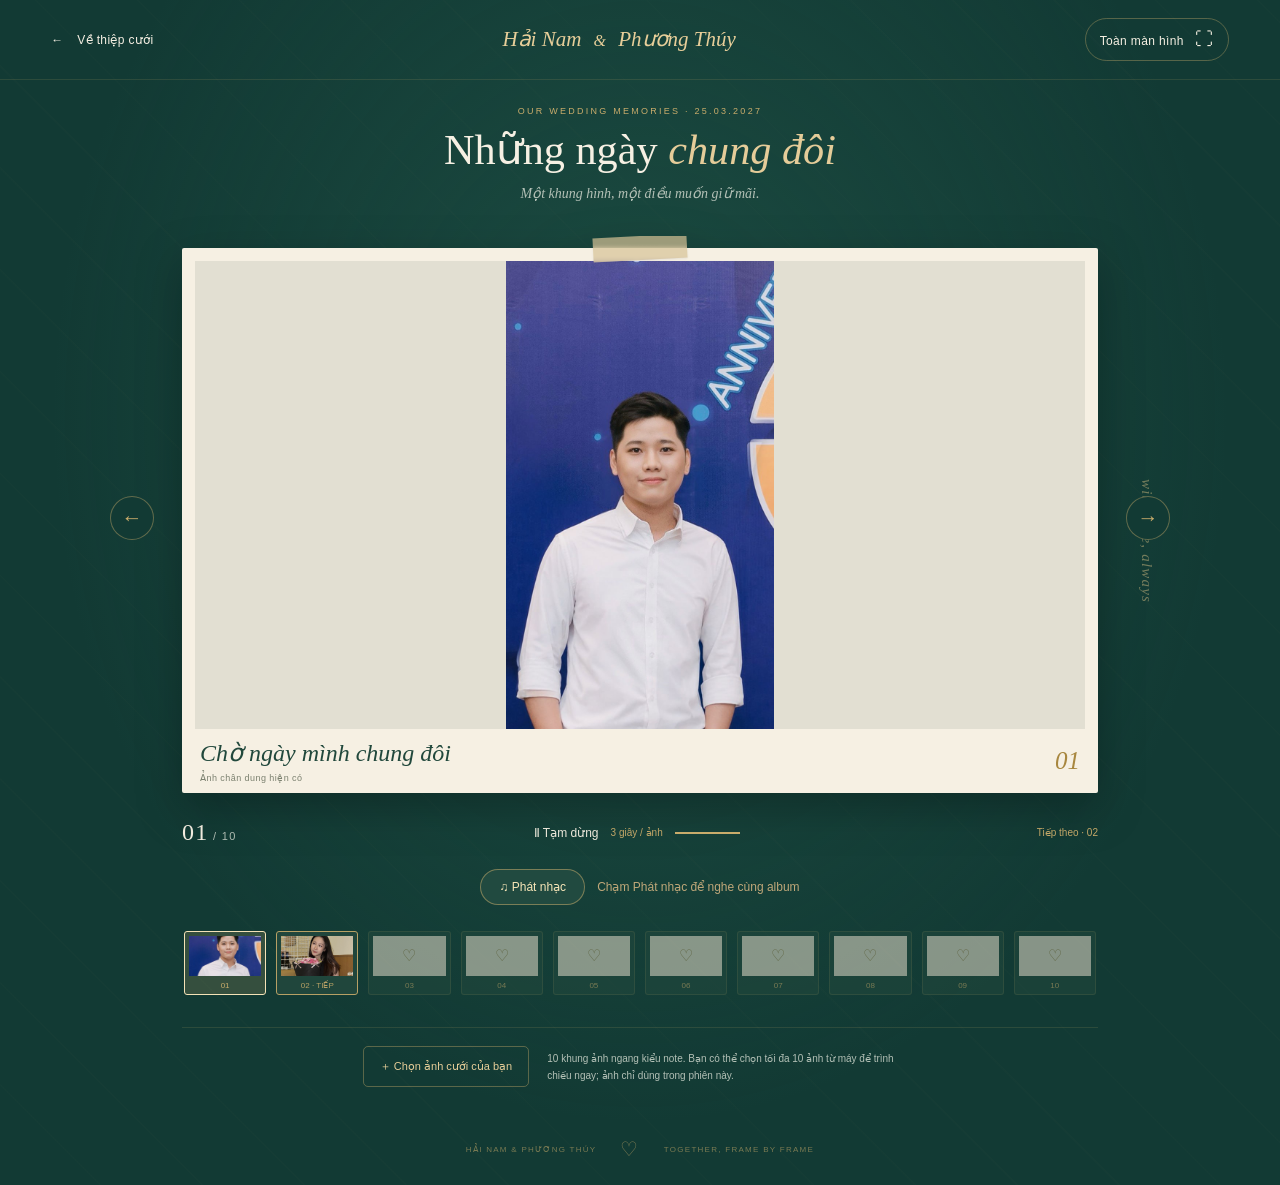
==== slideshow.html @ 6898865a "Publish wedding invitation website" ====
<!doctype html>
<html lang="vi">
<head>
  <meta charset="utf-8">
  <meta name="viewport" content="width=device-width,initial-scale=1">
  <meta name="theme-color" content="#123a34">
  <title>Những ngày chung đôi — Hải Nam &amp; Phương Thúy</title>
  <link rel="stylesheet" href="slideshow.css?v=20260916-music">
  <script src="slideshow-photos.js" defer></script>
  <script src="slideshow.js?v=20260916-music" defer></script>
</head>
<body>
  <header class="topbar">
    <a class="back" href="index.html#album"><span aria-hidden="true">←</span> Về thiệp cưới</a>
    <a class="brand" href="index.html">Hải Nam <i>&amp;</i> Phương Thúy</a>
    <button class="fullscreen" id="fullscreen" type="button">Toàn màn hình <span aria-hidden="true">⛶</span></button>
  </header>
  <main class="gallery">
    <div class="heading"><p class="eyebrow">OUR WEDDING MEMORIES · 25.03.2027</p><h1>Những ngày <em>chung đôi</em></h1><p>Một khung hình, một điều muốn giữ mãi.</p></div>
    <section class="slideshow" aria-label="Slideshow ảnh cưới" aria-roledescription="băng chuyền ảnh">
      <div class="stage">
        <span class="stage__note" aria-hidden="true">with love, always</span>
        <div class="viewport" id="viewport"><div class="track" id="track"></div></div>
        <button class="arrow arrow--prev" id="prev" type="button" aria-label="Ảnh trước">←</button>
        <button class="arrow arrow--next" id="next" type="button" aria-label="Ảnh tiếp theo">→</button>
      </div>
      <div class="playback">
        <span class="counter"><b id="current">01</b><span> / </span><span id="total">10</span></span>
        <div class="playback__center"><button id="play" type="button" aria-label="Tạm dừng slideshow">Ⅱ <span>Tạm dừng</span></button><span class="interval">3 giây / ảnh</span><div class="progress" aria-hidden="true"><i id="progress"></i></div></div>
        <span class="next-label" id="next-label">Tiếp theo · 02</span>
      </div>
      <div class="slideshow-music"><button id="slideshowMusic" type="button" aria-label="Phát nhạc slideshow">♫ Phát nhạc</button><span id="slideshowTrack" role="status">Music Open · 1 / 2</span></div>
      <audio id="slideshowAudio" src="music-open.mp3" preload="metadata"></audio>
      <div class="filmstrip" id="filmstrip" aria-label="Ảnh xem trước — chọn để chuyển ảnh"></div>
      <p class="sr-only" id="announcement" role="status" aria-live="polite"></p>
    </section>
    <div class="photo-picker"><label class="choose" for="photos">＋ Chọn ảnh cưới của bạn</label><input class="sr-only" id="photos" type="file" accept="image/jpeg,image/png,image/webp,image/avif" multiple><p id="photo-help">10 khung ảnh ngang kiểu note. Bạn có thể chọn tối đa 10 ảnh từ máy để trình chiếu ngay; ảnh chỉ dùng trong phiên này.</p></div>
    <p class="picker-status" id="picker-status" role="status"></p>
  </main>
  <footer class="gallery-footer"><span>HẢI NAM &amp; PHƯƠNG THÚY</span><span aria-hidden="true">♡</span><span>TOGETHER, FRAME BY FRAME</span></footer>
  <noscript><p class="noscript">Vui lòng bật JavaScript để xem slideshow.</p></noscript>
</body>
</html>
---- slideshow.css ----
:root{color-scheme:dark;--teal:#123a34;--cream:#f6f0e3;--gold:#c9ac6b;--muted:#b3c0b6;font-family:Arial,sans-serif;color:var(--cream);background:var(--teal)}
*{box-sizing:border-box}body{margin:0;min-width:300px;background:radial-gradient(ellipse at 50% 35%,#28615270,transparent 65%),repeating-linear-gradient(45deg,transparent 0 70px,#c9ac6b04 71px 72px)}button,a,label{-webkit-tap-highlight-color:transparent}button,a{touch-action:manipulation}button{font:inherit;cursor:pointer}a{color:inherit;text-decoration:none}button:focus-visible,a:focus-visible,.photo-picker:focus-within .choose{outline:2px solid #efd397;outline-offset:5px}button{color:var(--cream)}.topbar{min-height:76px;padding:18px 4vw;border-bottom:1px solid #c9ac6b25;display:flex;align-items:center;justify-content:space-between;gap:16px}.back,.fullscreen{font-size:12px;letter-spacing:.03em}.back span{margin-right:10px}.brand{font:italic 21px Georgia,serif;color:#e7ce99}.brand i{padding:0 7px;font-size:16px}.fullscreen{background:none;border:1px solid #c9ac6b60;padding:10px 14px;border-radius:24px}.fullscreen span{font-size:18px;margin-left:8px}.gallery{width:min(1060px,94%);margin:0 auto}.heading{text-align:center;margin:26px 0 20px}.eyebrow{font-size:9px;letter-spacing:.25em;color:var(--gold)}h1{font:normal clamp(29px,3.3vw,46px)/1.15 Georgia,serif;margin:10px 0}h1 em{color:#e5cc99}.heading>p:last-child{font:italic 14px Georgia,serif;color:var(--muted);margin:10px 0}.stage{position:relative;padding:14px 60px 0}.stage__note{position:absolute;right:15px;top:45%;writing-mode:vertical-rl;font:italic 15px Georgia,serif;color:#d6bd8480;letter-spacing:.08em}.viewport{overflow:hidden;filter:drop-shadow(0 15px 22px #0004);touch-action:pan-y}.track{display:flex;transition:transform .65s cubic-bezier(.22,.68,.2,1);will-change:transform}.track.no-transition{transition:none}.slide{flex:0 0 100%;width:100%;min-width:0;padding:12px 12px 0;position:relative}.note-frame{background:var(--cream);color:#21483c;margin:0;padding:13px 13px 0;border-radius:2px;position:relative}.note-frame::before{content:"";position:absolute;z-index:2;width:94px;height:24px;left:calc(50% - 47px);top:-12px;rotate:-3deg;background:#d6c296b3;box-shadow:0 1px 2px #0001;backdrop-filter:blur(2px)}.photo{aspect-ratio:16/9;max-height:52vh;width:100%;background:#e2dfd2;position:relative;display:grid;place-items:center;overflow:hidden}.photo img{display:block;width:100%;height:100%;object-fit:contain;position:absolute;inset:0}.placeholder{position:absolute;inset:0;display:flex;align-items:center;justify-content:center;flex-direction:column;background:radial-gradient(ellipse,#fbf8f0,#e9e2d2);color:#7e805f}.placeholder::before,.placeholder::after{content:"";position:absolute;inset:9%;border:1px solid #a8873f30;border-radius:100px 100px 0 0}.placeholder::after{inset:11%;border-style:dashed}.placeholder__heart{font:normal clamp(45px,6vw,78px) Georgia,serif;color:#ab9156;z-index:1}.placeholder strong{font:italic clamp(17px,2vw,25px) Georgia,serif;font-weight:normal;z-index:1}.placeholder small{font-size:10px;letter-spacing:.13em;margin-top:12px;z-index:1}.note-frame figcaption{display:flex;align-items:center;justify-content:space-between;gap:10px;min-height:64px;padding:10px 5px}.caption{font:italic clamp(16px,2vw,24px) Georgia,serif}.caption-note{display:block;font:9px Arial,sans-serif;letter-spacing:.05em;color:#7b806f;margin-top:6px}.frame-number{font:italic 25px Georgia,serif;color:#a8873f}.arrow{position:absolute;top:48%;width:44px;height:44px;border:1px solid #c9ac6b70;border-radius:50%;background:#123a34;color:var(--gold);font-size:21px;transition:background .2s,transform .2s}.arrow:hover{background:#28584b;transform:scale(1.05)}.arrow--prev{left:0}.arrow--next{right:0}.playback{display:flex;align-items:center;justify-content:space-between;gap:15px;margin:20px 72px 16px;font-size:11px}.counter{white-space:nowrap;color:var(--muted);letter-spacing:.12em}.counter b{font:24px Georgia,serif;color:var(--cream)}.playback__center{display:flex;gap:12px;align-items:center}.playback button{background:none;border:none;padding:8px 0;font-size:12px;min-height:40px}.interval,.next-label{color:var(--gold);font-size:10px}.next-label{white-space:nowrap}.progress{width:65px;height:2px;background:#c9ac6b30;overflow:hidden}.progress i{display:block;width:100%;height:100%;background:var(--gold);transform:scaleX(0);transform-origin:left}.progress i.running{animation:progress 3s linear forwards}@keyframes progress{to{transform:scaleX(1)}}.filmstrip{display:flex;gap:10px;margin:0 72px;padding:10px 2px 12px;overflow-x:auto;scrollbar-width:thin;scrollbar-color:#c9ac6b65 transparent;overscroll-behavior-x:contain}.thumb{flex:0 0 calc((100% - 90px)/10);min-width:66px;position:relative;border:1px solid #c9ac6b35;background:#22483d;border-radius:3px;padding:4px;opacity:.55;transition:opacity .2s,border-color .2s}.thumb:hover,.thumb[aria-current="true"]{opacity:1}.thumb[aria-current="true"]{border-color:#f4e2b7;background:#c9ac6b30}.thumb.is-next{border-color:var(--gold);opacity:.9}.thumb__image{aspect-ratio:16/9;position:relative;display:grid;place-items:center;background:#e7dfcb;color:#9d854d;overflow:hidden}.thumb img{width:100%;height:100%;position:absolute;object-fit:cover}.thumb small{display:block;font-size:8px;color:var(--gold);padding-top:5px;white-space:nowrap;min-height:14px}.photo-picker{display:flex;align-items:center;justify-content:center;gap:18px;margin:20px 72px 0;border-top:1px solid #c9ac6b25;padding-top:18px}.choose{border:1px solid #c9ac6b65;color:#e7ce99;padding:12px 16px;border-radius:5px;font-size:11px;white-space:nowrap;cursor:pointer}.photo-picker p{max-width:370px;font-size:10px;color:var(--muted);line-height:1.7;margin:0}.picker-status{text-align:center;font-size:12px;min-height:14px;color:var(--gold)}.gallery-footer{display:flex;justify-content:center;gap:24px;align-items:center;padding:12px 16px 24px;font-size:8px;letter-spacing:.16em;color:#c9ac6b90}.gallery-footer>span:nth-child(2){font-size:20px}.sr-only{position:absolute;width:1px;height:1px;padding:0;margin:-1px;overflow:hidden;clip:rect(0,0,0,0);white-space:nowrap;border:0}.noscript{text-align:center;padding:20px}body:fullscreen{overflow:auto;background-color:var(--teal)}body:fullscreen .photo{max-height:59vh}body:fullscreen .photo-picker,body:fullscreen .picker-status,body:fullscreen .gallery-footer{display:none}
@media(min-width:1500px){.gallery{width:min(1220px,94%)}}
@media(max-width:700px){.topbar{padding:12px 4%;min-height:65px}.brand{font-size:15px}.brand i{padding:0 2px}.back{font-size:10px}.back span{margin-right:3px}.fullscreen{font-size:0;padding:7px 10px}.fullscreen span{font-size:19px;margin:0}.heading{margin:28px 0 16px}.eyebrow{font-size:8px;letter-spacing:.16em}.stage{padding:12px 0 0}.stage__note{display:none}.slide{padding:12px 3px 0}.note-frame{padding:8px 8px 0}.note-frame figcaption{min-height:64px;padding:10px 2px}.caption-note{font-size:8px}.arrow{top:auto;bottom:-58px;width:38px;height:38px;font-size:18px}.arrow--prev{left:3px}.arrow--next{right:3px}.playback{margin:14px 52px 12px;min-height:44px;gap:8px}.playback__center{gap:8px}.counter b{font-size:21px}.counter{font-size:9px}.interval,.next-label{display:none}.progress{width:32px}.playback button{font-size:11px}.filmstrip{margin:0;padding-top:12px;gap:8px}.thumb{min-width:76px}.photo-picker{margin:20px 4px 0;flex-direction:column;gap:12px;text-align:center}.photo-picker p{max-width:320px}.gallery-footer{gap:12px;font-size:7px;letter-spacing:.07em}.photo{max-height:none}.heading>p:last-child{font-size:12px}}
@media(prefers-reduced-motion:reduce){.track,.thumb,.arrow{transition:none}.progress i.running{animation:none;transform:scaleX(1)}}
/* Keep the next-photo strip visible on typical laptop displays. */
@media(min-width:701px) and (max-height:850px){.topbar{min-height:56px;padding-block:10px}.heading{margin:14px 0 8px}.heading h1{font-size:32px;margin:7px 0}.heading>p:last-child{margin:7px 0}.stage{max-width:calc((100dvh - 450px)*1.7778 + 170px);min-width:480px;margin-inline:auto}.photo{max-height:calc(100dvh - 450px)}.playback{margin-top:10px;margin-bottom:4px}.filmstrip{padding-top:5px}.photo-picker{margin-top:10px;padding-top:12px}.gallery-footer{padding-top:4px}}
@media(min-width:701px) and (max-height:580px){.stage{min-width:400px}.photo{max-height:none}.heading>p:last-child{display:none}}
.slideshow-music{display:flex;justify-content:center;align-items:center;flex-wrap:wrap;gap:12px;margin:16px 0;color:#bfa779;font-size:12px}
.slideshow-music button{border:1px solid #c9ac6b88;border-radius:20px;padding:10px 18px;background:#214a40;color:#f6e5b7;cursor:pointer;font:inherit}
.slideshow-music button:focus-visible{outline:2px solid #e7c982;outline-offset:3px}
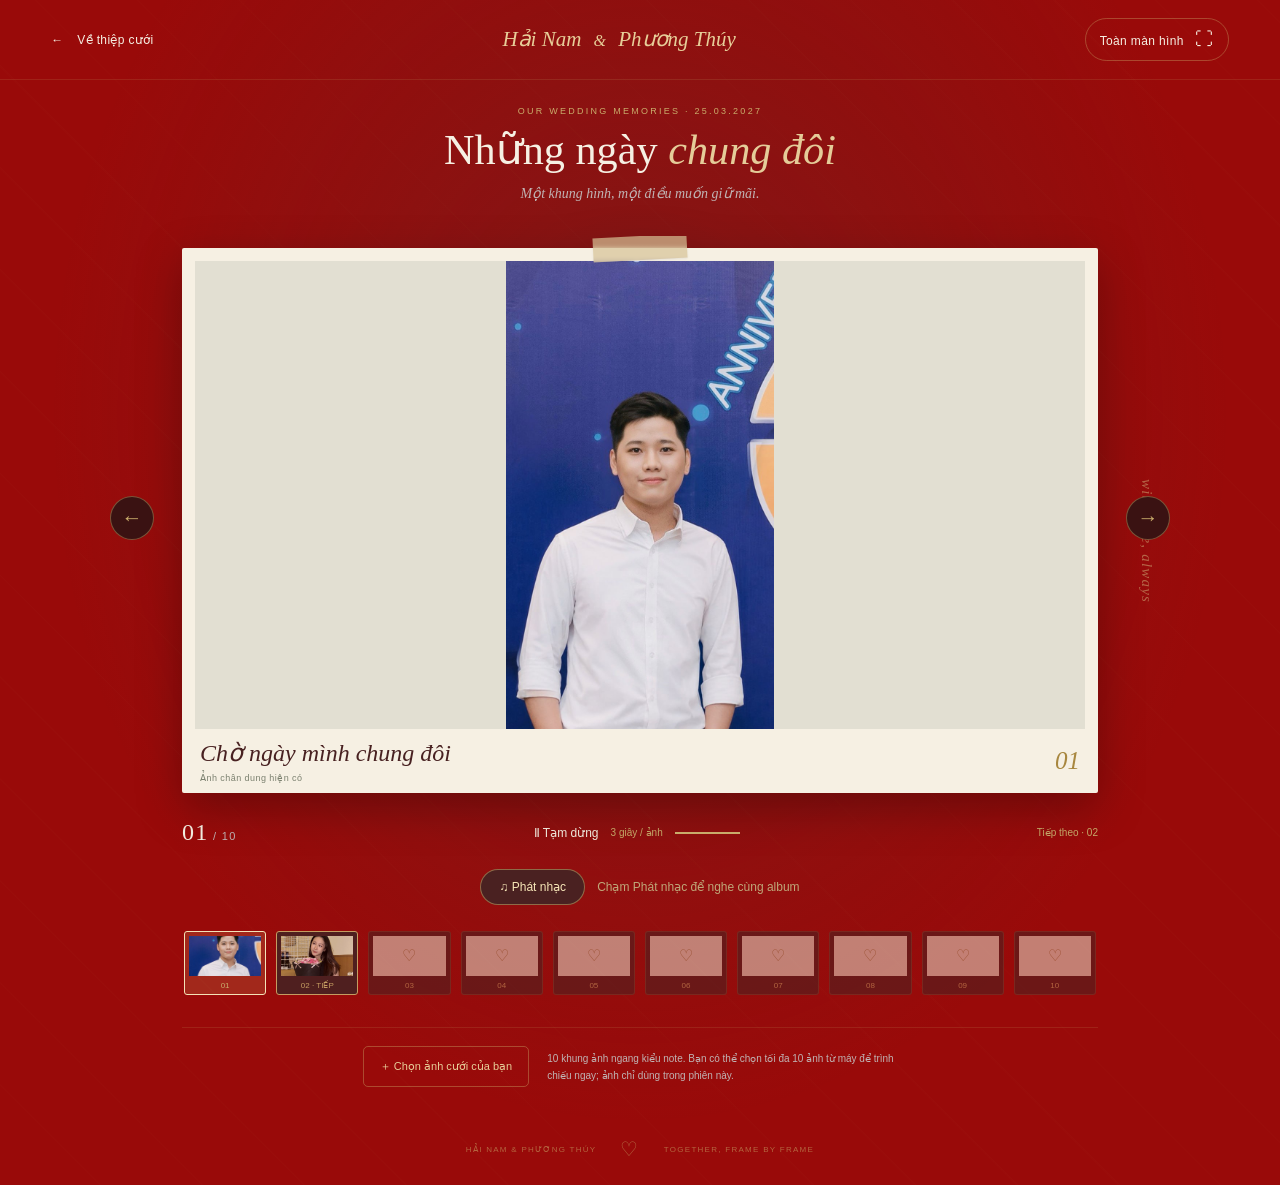
==== commit dc2dceee: "Update crimson wedding invitation with lotus artwork" ====
--- a/slideshow.html
+++ b/slideshow.html
@@ -3,9 +3,9 @@
 <head>
   <meta charset="utf-8">
   <meta name="viewport" content="width=device-width,initial-scale=1">
-  <meta name="theme-color" content="#123a34">
+  <meta name="theme-color" content="#990a09">
   <title>Những ngày chung đôi — Hải Nam &amp; Phương Thúy</title>
-  <link rel="stylesheet" href="slideshow.css?v=20260916-music">
+  <link rel="stylesheet" href="slideshow.css?v=20260918-red1">
   <script src="slideshow-photos.js" defer></script>
   <script src="slideshow.js?v=20260916-music" defer></script>
 </head>
--- a/slideshow.css
+++ b/slideshow.css
@@ -1,5 +1,5 @@
-:root{color-scheme:dark;--teal:#123a34;--cream:#f6f0e3;--gold:#c9ac6b;--muted:#b3c0b6;font-family:Arial,sans-serif;color:var(--cream);background:var(--teal)}
-*{box-sizing:border-box}body{margin:0;min-width:300px;background:radial-gradient(ellipse at 50% 35%,#28615270,transparent 65%),repeating-linear-gradient(45deg,transparent 0 70px,#c9ac6b04 71px 72px)}button,a,label{-webkit-tap-highlight-color:transparent}button,a{touch-action:manipulation}button{font:inherit;cursor:pointer}a{color:inherit;text-decoration:none}button:focus-visible,a:focus-visible,.photo-picker:focus-within .choose{outline:2px solid #efd397;outline-offset:5px}button{color:var(--cream)}.topbar{min-height:76px;padding:18px 4vw;border-bottom:1px solid #c9ac6b25;display:flex;align-items:center;justify-content:space-between;gap:16px}.back,.fullscreen{font-size:12px;letter-spacing:.03em}.back span{margin-right:10px}.brand{font:italic 21px Georgia,serif;color:#e7ce99}.brand i{padding:0 7px;font-size:16px}.fullscreen{background:none;border:1px solid #c9ac6b60;padding:10px 14px;border-radius:24px}.fullscreen span{font-size:18px;margin-left:8px}.gallery{width:min(1060px,94%);margin:0 auto}.heading{text-align:center;margin:26px 0 20px}.eyebrow{font-size:9px;letter-spacing:.25em;color:var(--gold)}h1{font:normal clamp(29px,3.3vw,46px)/1.15 Georgia,serif;margin:10px 0}h1 em{color:#e5cc99}.heading>p:last-child{font:italic 14px Georgia,serif;color:var(--muted);margin:10px 0}.stage{position:relative;padding:14px 60px 0}.stage__note{position:absolute;right:15px;top:45%;writing-mode:vertical-rl;font:italic 15px Georgia,serif;color:#d6bd8480;letter-spacing:.08em}.viewport{overflow:hidden;filter:drop-shadow(0 15px 22px #0004);touch-action:pan-y}.track{display:flex;transition:transform .65s cubic-bezier(.22,.68,.2,1);will-change:transform}.track.no-transition{transition:none}.slide{flex:0 0 100%;width:100%;min-width:0;padding:12px 12px 0;position:relative}.note-frame{background:var(--cream);color:#21483c;margin:0;padding:13px 13px 0;border-radius:2px;position:relative}.note-frame::before{content:"";position:absolute;z-index:2;width:94px;height:24px;left:calc(50% - 47px);top:-12px;rotate:-3deg;background:#d6c296b3;box-shadow:0 1px 2px #0001;backdrop-filter:blur(2px)}.photo{aspect-ratio:16/9;max-height:52vh;width:100%;background:#e2dfd2;position:relative;display:grid;place-items:center;overflow:hidden}.photo img{display:block;width:100%;height:100%;object-fit:contain;position:absolute;inset:0}.placeholder{position:absolute;inset:0;display:flex;align-items:center;justify-content:center;flex-direction:column;background:radial-gradient(ellipse,#fbf8f0,#e9e2d2);color:#7e805f}.placeholder::before,.placeholder::after{content:"";position:absolute;inset:9%;border:1px solid #a8873f30;border-radius:100px 100px 0 0}.placeholder::after{inset:11%;border-style:dashed}.placeholder__heart{font:normal clamp(45px,6vw,78px) Georgia,serif;color:#ab9156;z-index:1}.placeholder strong{font:italic clamp(17px,2vw,25px) Georgia,serif;font-weight:normal;z-index:1}.placeholder small{font-size:10px;letter-spacing:.13em;margin-top:12px;z-index:1}.note-frame figcaption{display:flex;align-items:center;justify-content:space-between;gap:10px;min-height:64px;padding:10px 5px}.caption{font:italic clamp(16px,2vw,24px) Georgia,serif}.caption-note{display:block;font:9px Arial,sans-serif;letter-spacing:.05em;color:#7b806f;margin-top:6px}.frame-number{font:italic 25px Georgia,serif;color:#a8873f}.arrow{position:absolute;top:48%;width:44px;height:44px;border:1px solid #c9ac6b70;border-radius:50%;background:#123a34;color:var(--gold);font-size:21px;transition:background .2s,transform .2s}.arrow:hover{background:#28584b;transform:scale(1.05)}.arrow--prev{left:0}.arrow--next{right:0}.playback{display:flex;align-items:center;justify-content:space-between;gap:15px;margin:20px 72px 16px;font-size:11px}.counter{white-space:nowrap;color:var(--muted);letter-spacing:.12em}.counter b{font:24px Georgia,serif;color:var(--cream)}.playback__center{display:flex;gap:12px;align-items:center}.playback button{background:none;border:none;padding:8px 0;font-size:12px;min-height:40px}.interval,.next-label{color:var(--gold);font-size:10px}.next-label{white-space:nowrap}.progress{width:65px;height:2px;background:#c9ac6b30;overflow:hidden}.progress i{display:block;width:100%;height:100%;background:var(--gold);transform:scaleX(0);transform-origin:left}.progress i.running{animation:progress 3s linear forwards}@keyframes progress{to{transform:scaleX(1)}}.filmstrip{display:flex;gap:10px;margin:0 72px;padding:10px 2px 12px;overflow-x:auto;scrollbar-width:thin;scrollbar-color:#c9ac6b65 transparent;overscroll-behavior-x:contain}.thumb{flex:0 0 calc((100% - 90px)/10);min-width:66px;position:relative;border:1px solid #c9ac6b35;background:#22483d;border-radius:3px;padding:4px;opacity:.55;transition:opacity .2s,border-color .2s}.thumb:hover,.thumb[aria-current="true"]{opacity:1}.thumb[aria-current="true"]{border-color:#f4e2b7;background:#c9ac6b30}.thumb.is-next{border-color:var(--gold);opacity:.9}.thumb__image{aspect-ratio:16/9;position:relative;display:grid;place-items:center;background:#e7dfcb;color:#9d854d;overflow:hidden}.thumb img{width:100%;height:100%;position:absolute;object-fit:cover}.thumb small{display:block;font-size:8px;color:var(--gold);padding-top:5px;white-space:nowrap;min-height:14px}.photo-picker{display:flex;align-items:center;justify-content:center;gap:18px;margin:20px 72px 0;border-top:1px solid #c9ac6b25;padding-top:18px}.choose{border:1px solid #c9ac6b65;color:#e7ce99;padding:12px 16px;border-radius:5px;font-size:11px;white-space:nowrap;cursor:pointer}.photo-picker p{max-width:370px;font-size:10px;color:var(--muted);line-height:1.7;margin:0}.picker-status{text-align:center;font-size:12px;min-height:14px;color:var(--gold)}.gallery-footer{display:flex;justify-content:center;gap:24px;align-items:center;padding:12px 16px 24px;font-size:8px;letter-spacing:.16em;color:#c9ac6b90}.gallery-footer>span:nth-child(2){font-size:20px}.sr-only{position:absolute;width:1px;height:1px;padding:0;margin:-1px;overflow:hidden;clip:rect(0,0,0,0);white-space:nowrap;border:0}.noscript{text-align:center;padding:20px}body:fullscreen{overflow:auto;background-color:var(--teal)}body:fullscreen .photo{max-height:59vh}body:fullscreen .photo-picker,body:fullscreen .picker-status,body:fullscreen .gallery-footer{display:none}
+:root{color-scheme:dark;--teal:#990a09;--cream:#f6f0e3;--gold:#c9ac6b;--muted:#c0b3b3;font-family:Arial,sans-serif;color:var(--cream);background:var(--teal)}
+*{box-sizing:border-box}body{margin:0;min-width:300px;background:radial-gradient(ellipse at 50% 35%,#61282870,transparent 65%),repeating-linear-gradient(45deg,transparent 0 70px,#c9ac6b04 71px 72px)}button,a,label{-webkit-tap-highlight-color:transparent}button,a{touch-action:manipulation}button{font:inherit;cursor:pointer}a{color:inherit;text-decoration:none}button:focus-visible,a:focus-visible,.photo-picker:focus-within .choose{outline:2px solid #efd397;outline-offset:5px}button{color:var(--cream)}.topbar{min-height:76px;padding:18px 4vw;border-bottom:1px solid #c9ac6b25;display:flex;align-items:center;justify-content:space-between;gap:16px}.back,.fullscreen{font-size:12px;letter-spacing:.03em}.back span{margin-right:10px}.brand{font:italic 21px Georgia,serif;color:#e7ce99}.brand i{padding:0 7px;font-size:16px}.fullscreen{background:none;border:1px solid #c9ac6b60;padding:10px 14px;border-radius:24px}.fullscreen span{font-size:18px;margin-left:8px}.gallery{width:min(1060px,94%);margin:0 auto}.heading{text-align:center;margin:26px 0 20px}.eyebrow{font-size:9px;letter-spacing:.25em;color:var(--gold)}h1{font:normal clamp(29px,3.3vw,46px)/1.15 Georgia,serif;margin:10px 0}h1 em{color:#e5cc99}.heading>p:last-child{font:italic 14px Georgia,serif;color:var(--muted);margin:10px 0}.stage{position:relative;padding:14px 60px 0}.stage__note{position:absolute;right:15px;top:45%;writing-mode:vertical-rl;font:italic 15px Georgia,serif;color:#d6bd8480;letter-spacing:.08em}.viewport{overflow:hidden;filter:drop-shadow(0 15px 22px #0004);touch-action:pan-y}.track{display:flex;transition:transform .65s cubic-bezier(.22,.68,.2,1);will-change:transform}.track.no-transition{transition:none}.slide{flex:0 0 100%;width:100%;min-width:0;padding:12px 12px 0;position:relative}.note-frame{background:var(--cream);color:#482121;margin:0;padding:13px 13px 0;border-radius:2px;position:relative}.note-frame::before{content:"";position:absolute;z-index:2;width:94px;height:24px;left:calc(50% - 47px);top:-12px;rotate:-3deg;background:#d6c296b3;box-shadow:0 1px 2px #0001;backdrop-filter:blur(2px)}.photo{aspect-ratio:16/9;max-height:52vh;width:100%;background:#e2dfd2;position:relative;display:grid;place-items:center;overflow:hidden}.photo img{display:block;width:100%;height:100%;object-fit:contain;position:absolute;inset:0}.placeholder{position:absolute;inset:0;display:flex;align-items:center;justify-content:center;flex-direction:column;background:radial-gradient(ellipse,#fbf8f0,#e9e2d2);color:#7e805f}.placeholder::before,.placeholder::after{content:"";position:absolute;inset:9%;border:1px solid #a8873f30;border-radius:100px 100px 0 0}.placeholder::after{inset:11%;border-style:dashed}.placeholder__heart{font:normal clamp(45px,6vw,78px) Georgia,serif;color:#ab9156;z-index:1}.placeholder strong{font:italic clamp(17px,2vw,25px) Georgia,serif;font-weight:normal;z-index:1}.placeholder small{font-size:10px;letter-spacing:.13em;margin-top:12px;z-index:1}.note-frame figcaption{display:flex;align-items:center;justify-content:space-between;gap:10px;min-height:64px;padding:10px 5px}.caption{font:italic clamp(16px,2vw,24px) Georgia,serif}.caption-note{display:block;font:9px Arial,sans-serif;letter-spacing:.05em;color:#7b806f;margin-top:6px}.frame-number{font:italic 25px Georgia,serif;color:#a8873f}.arrow{position:absolute;top:48%;width:44px;height:44px;border:1px solid #c9ac6b70;border-radius:50%;background:#3a1212;color:var(--gold);font-size:21px;transition:background .2s,transform .2s}.arrow:hover{background:#582828;transform:scale(1.05)}.arrow--prev{left:0}.arrow--next{right:0}.playback{display:flex;align-items:center;justify-content:space-between;gap:15px;margin:20px 72px 16px;font-size:11px}.counter{white-space:nowrap;color:var(--muted);letter-spacing:.12em}.counter b{font:24px Georgia,serif;color:var(--cream)}.playback__center{display:flex;gap:12px;align-items:center}.playback button{background:none;border:none;padding:8px 0;font-size:12px;min-height:40px}.interval,.next-label{color:var(--gold);font-size:10px}.next-label{white-space:nowrap}.progress{width:65px;height:2px;background:#c9ac6b30;overflow:hidden}.progress i{display:block;width:100%;height:100%;background:var(--gold);transform:scaleX(0);transform-origin:left}.progress i.running{animation:progress 3s linear forwards}@keyframes progress{to{transform:scaleX(1)}}.filmstrip{display:flex;gap:10px;margin:0 72px;padding:10px 2px 12px;overflow-x:auto;scrollbar-width:thin;scrollbar-color:#c9ac6b65 transparent;overscroll-behavior-x:contain}.thumb{flex:0 0 calc((100% - 90px)/10);min-width:66px;position:relative;border:1px solid #c9ac6b35;background:#482222;border-radius:3px;padding:4px;opacity:.55;transition:opacity .2s,border-color .2s}.thumb:hover,.thumb[aria-current="true"]{opacity:1}.thumb[aria-current="true"]{border-color:#f4e2b7;background:#c9ac6b30}.thumb.is-next{border-color:var(--gold);opacity:.9}.thumb__image{aspect-ratio:16/9;position:relative;display:grid;place-items:center;background:#e7dfcb;color:#9d854d;overflow:hidden}.thumb img{width:100%;height:100%;position:absolute;object-fit:cover}.thumb small{display:block;font-size:8px;color:var(--gold);padding-top:5px;white-space:nowrap;min-height:14px}.photo-picker{display:flex;align-items:center;justify-content:center;gap:18px;margin:20px 72px 0;border-top:1px solid #c9ac6b25;padding-top:18px}.choose{border:1px solid #c9ac6b65;color:#e7ce99;padding:12px 16px;border-radius:5px;font-size:11px;white-space:nowrap;cursor:pointer}.photo-picker p{max-width:370px;font-size:10px;color:var(--muted);line-height:1.7;margin:0}.picker-status{text-align:center;font-size:12px;min-height:14px;color:var(--gold)}.gallery-footer{display:flex;justify-content:center;gap:24px;align-items:center;padding:12px 16px 24px;font-size:8px;letter-spacing:.16em;color:#c9ac6b90}.gallery-footer>span:nth-child(2){font-size:20px}.sr-only{position:absolute;width:1px;height:1px;padding:0;margin:-1px;overflow:hidden;clip:rect(0,0,0,0);white-space:nowrap;border:0}.noscript{text-align:center;padding:20px}body:fullscreen{overflow:auto;background-color:var(--teal)}body:fullscreen .photo{max-height:59vh}body:fullscreen .photo-picker,body:fullscreen .picker-status,body:fullscreen .gallery-footer{display:none}
 @media(min-width:1500px){.gallery{width:min(1220px,94%)}}
 @media(max-width:700px){.topbar{padding:12px 4%;min-height:65px}.brand{font-size:15px}.brand i{padding:0 2px}.back{font-size:10px}.back span{margin-right:3px}.fullscreen{font-size:0;padding:7px 10px}.fullscreen span{font-size:19px;margin:0}.heading{margin:28px 0 16px}.eyebrow{font-size:8px;letter-spacing:.16em}.stage{padding:12px 0 0}.stage__note{display:none}.slide{padding:12px 3px 0}.note-frame{padding:8px 8px 0}.note-frame figcaption{min-height:64px;padding:10px 2px}.caption-note{font-size:8px}.arrow{top:auto;bottom:-58px;width:38px;height:38px;font-size:18px}.arrow--prev{left:3px}.arrow--next{right:3px}.playback{margin:14px 52px 12px;min-height:44px;gap:8px}.playback__center{gap:8px}.counter b{font-size:21px}.counter{font-size:9px}.interval,.next-label{display:none}.progress{width:32px}.playback button{font-size:11px}.filmstrip{margin:0;padding-top:12px;gap:8px}.thumb{min-width:76px}.photo-picker{margin:20px 4px 0;flex-direction:column;gap:12px;text-align:center}.photo-picker p{max-width:320px}.gallery-footer{gap:12px;font-size:7px;letter-spacing:.07em}.photo{max-height:none}.heading>p:last-child{font-size:12px}}
 @media(prefers-reduced-motion:reduce){.track,.thumb,.arrow{transition:none}.progress i.running{animation:none;transform:scaleX(1)}}
@@ -7,5 +7,5 @@
 @media(min-width:701px) and (max-height:850px){.topbar{min-height:56px;padding-block:10px}.heading{margin:14px 0 8px}.heading h1{font-size:32px;margin:7px 0}.heading>p:last-child{margin:7px 0}.stage{max-width:calc((100dvh - 450px)*1.7778 + 170px);min-width:480px;margin-inline:auto}.photo{max-height:calc(100dvh - 450px)}.playback{margin-top:10px;margin-bottom:4px}.filmstrip{padding-top:5px}.photo-picker{margin-top:10px;padding-top:12px}.gallery-footer{padding-top:4px}}
 @media(min-width:701px) and (max-height:580px){.stage{min-width:400px}.photo{max-height:none}.heading>p:last-child{display:none}}
 .slideshow-music{display:flex;justify-content:center;align-items:center;flex-wrap:wrap;gap:12px;margin:16px 0;color:#bfa779;font-size:12px}
-.slideshow-music button{border:1px solid #c9ac6b88;border-radius:20px;padding:10px 18px;background:#214a40;color:#f6e5b7;cursor:pointer;font:inherit}
+.slideshow-music button{border:1px solid #c9ac6b88;border-radius:20px;padding:10px 18px;background:#4a2121;color:#f6e5b7;cursor:pointer;font:inherit}
 .slideshow-music button:focus-visible{outline:2px solid #e7c982;outline-offset:3px}
